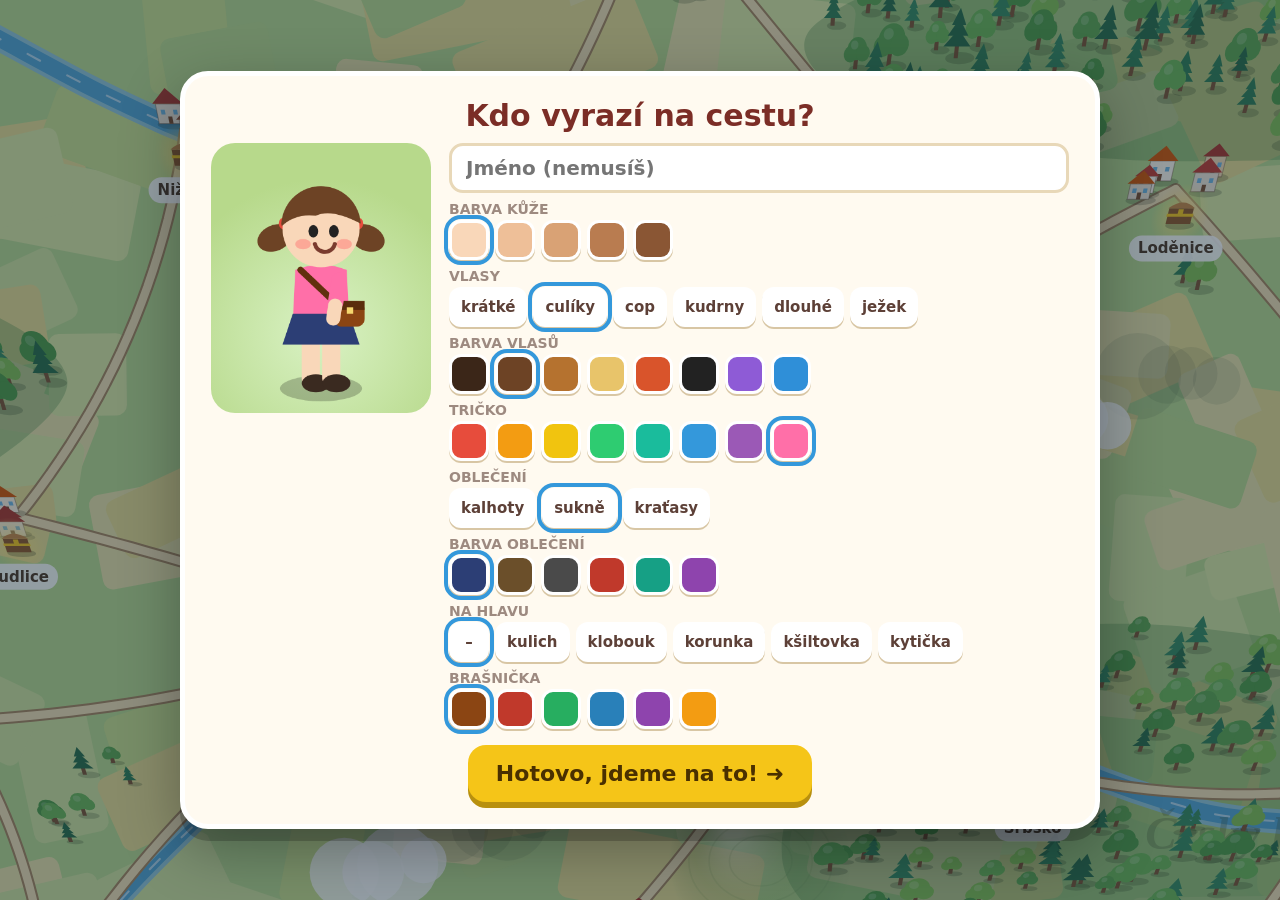
==== web/marketka/index.html @ a7b6af78 "Marketka: hra pro tablet na /marketka/ (hrad, klíče, truhličky, nálepky) Samostatná hra bez VR a bez" ====
<!doctype html>
<html lang="cs">
<head>
<meta charset="utf-8">
<meta name="viewport" content="width=device-width, initial-scale=1, maximum-scale=1, user-scalable=no, viewport-fit=cover">
<meta name="apple-mobile-web-app-capable" content="yes">
<meta name="mobile-web-app-capable" content="yes">
<meta name="apple-mobile-web-app-status-bar-style" content="black-translucent">
<meta name="theme-color" content="#5fb3c9">
<title>Marketka a zamčený hrad</title>
<link rel="manifest" href="manifest.json">
<link rel="icon" href="ikona.svg" type="image/svg+xml">
<link rel="apple-touch-icon" href="ikona.svg">
<link rel="stylesheet" href="styl.css">
</head>
<body>
<canvas id="mapa"></canvas>

<div id="hud" hidden>
  <button id="brasna" class="hud-tl" aria-label="Brašnička">
    <span class="brasna-ikona">👜</span><span id="klice" class="klice"></span>
  </button>
  <div id="hrad-stav" class="hud-tl pasivni"></div>
  <div class="hud-vpravo">
    <button id="tl-album" class="hud-tl" aria-label="Sbírka nálepek">📒 <span id="pocet-nalepek">0</span></button>
    <button id="tl-nastaveni" class="hud-tl kulate" aria-label="Pro rodiče">⚙️</button>
  </div>
</div>
<div id="bublina" hidden></div>

<div id="panel" class="panel-obal" hidden>
  <div class="panel">
    <button id="panel-zavrit" class="zavrit" aria-label="Zavřít">✕</button>
    <div id="panel-obsah"></div>
  </div>
</div>

<div id="nacitani" class="nacitani">Chystám mapu…</div>
<div id="konfety"></div>

<script type="module" src="hra.js"></script>
</body>
</html>
---- web/marketka/styl.css ----
:root {
  --papir: #fffaf0;
  --hneda: #5d4037;
  --zlata: #f5c518;
  --zelena: #2ecc71;
  --cervena: #e74c3c;
  --modra: #3498db;
  --stin: 0 6px 0 rgba(0,0,0,.18);
  color-scheme: light;
}
* { box-sizing: border-box; -webkit-tap-highlight-color: transparent; }
html, body { margin: 0; height: 100%; overflow: hidden; background: #5fb3c9; font-family: "Nunito", "Trebuchet MS", system-ui, sans-serif; color: var(--hneda); }
body { user-select: none; -webkit-user-select: none; touch-action: none; overscroll-behavior: none; }
#mapa { position: fixed; inset: 0; width: 100vw; height: 100vh; height: 100dvh; display: block; touch-action: none; }
button { font: inherit; color: inherit; cursor: pointer; }

/* ---------- HUD ---------- */
#hud { position: fixed; left: 0; right: 0; top: 0; display: flex; align-items: flex-start; gap: 10px; padding: max(10px, env(safe-area-inset-top)) max(12px, env(safe-area-inset-right)) 0 max(12px, env(safe-area-inset-left)); pointer-events: none; }
#hud[hidden] { display: none; }
.hud-tl { pointer-events: auto; border: 3px solid #fff; background: rgba(255,250,240,.95); border-radius: 18px; padding: 8px 14px; font-size: 22px; font-weight: 800; box-shadow: var(--stin); display: flex; align-items: center; gap: 6px; min-height: 56px; }
.hud-tl.pasivni { pointer-events: none; font-size: 18px; }
.hud-tl.kulate { width: 56px; justify-content: center; padding: 0; }
.hud-vpravo { margin-left: auto; display: flex; gap: 10px; }
.brasna-ikona { font-size: 30px; }
.klice { font-size: 22px; letter-spacing: -4px; }
.klice i { font-size: 15px; font-weight: 600; letter-spacing: 0; opacity: .6; }
.klice b { letter-spacing: 0; margin-left: 6px; }
#hrad-stav .zamky { font-size: 16px; letter-spacing: -2px; }

#bublina { position: fixed; left: 50%; bottom: max(18px, env(safe-area-inset-bottom)); transform: translateX(-50%); max-width: min(640px, 92vw); background: var(--papir); border: 3px solid #fff; border-radius: 22px; padding: 14px 22px; font-size: 20px; font-weight: 700; box-shadow: var(--stin); text-align: center; pointer-events: none; }
#bublina.ukaz { animation: vyjed .45s cubic-bezier(.2,1.6,.4,1); }
@keyframes vyjed { from { transform: translate(-50%, 40px); opacity: 0; } }

.nacitani { position: fixed; inset: 0; display: grid; place-items: center; font-size: 26px; font-weight: 800; color: #fff; background: #5fb3c9; }
.nacitani[hidden] { display: none; }

/* ---------- panel ---------- */
.panel-obal { position: fixed; inset: 0; background: rgba(20,40,60,.45); display: grid; place-items: center; padding: 12px; animation: zjev .2s; }
.panel-obal[hidden] { display: none; }
@keyframes zjev { from { opacity: 0; } }
.panel { position: relative; background: var(--papir); border-radius: 28px; border: 5px solid #fff; box-shadow: 0 12px 0 rgba(0,0,0,.2), 0 20px 60px rgba(0,0,0,.3); padding: 22px 26px; width: min(640px, 100%); max-height: calc(100dvh - 24px); overflow-y: auto; touch-action: pan-y; animation: vyskoc .35s cubic-bezier(.2,1.5,.4,1); }
.panel.siroky { width: min(920px, 100%); }
@keyframes vyskoc { from { transform: scale(.85); opacity: 0; } }
.zavrit { position: absolute; right: 10px; top: 10px; width: 48px; height: 48px; border-radius: 50%; border: none; background: #f0e2c8; font-size: 22px; font-weight: 900; z-index: 2; }
.zavrit[hidden] { display: none; }
.nadpis { font-size: 30px; font-weight: 900; text-align: center; margin: 0 40px 10px; color: #7b2d26; }
.pribeh { font-size: 20px; line-height: 1.45; text-align: center; margin: 8px 0; }
.pribeh p { margin: 6px 0; }
.pribeh.male { font-size: 17px; opacity: .85; }
.tlacitka { display: flex; flex-wrap: wrap; gap: 12px; justify-content: center; margin-top: 14px; }

.tl { border: none; border-radius: 18px; background: #fff; box-shadow: 0 5px 0 #d8c6a4; padding: 12px 18px; font-weight: 800; font-size: 20px; transition: transform .08s; touch-action: manipulation; }
.tl:active { transform: translateY(4px); box-shadow: 0 1px 0 #d8c6a4; }
.tl:disabled { opacity: .45; }
.tl.velke { display: block; margin: 16px auto 0; font-size: 22px; padding: 16px 28px; }
.tl.hlavni { background: var(--zlata); box-shadow: 0 6px 0 #b8900f; color: #4a3000; }
.tl.nebezpecne { background: #fdecea; box-shadow: 0 5px 0 #e0b4ae; color: #a93226; font-size: 17px; }
.tl.spravne { background: var(--zelena) !important; color: #fff; box-shadow: 0 5px 0 #1e8449; }
.tl.spatne { background: var(--cervena) !important; color: #fff; }
.zatres { animation: zatres .45s; }
@keyframes zatres { 20%, 60% { transform: translateX(-9px); } 40%, 80% { transform: translateX(9px); } }

/* ---------- editor postavičky ---------- */
.editor-radek { display: flex; gap: 18px; align-items: flex-start; }
.nahled { width: 220px; height: 270px; background: radial-gradient(circle at 50% 70%, #d9f2c4, #b7d98b 70%); border-radius: 24px; flex: none; }
.volby { flex: 1; display: flex; flex-direction: column; gap: 8px; }
.jmeno { font: inherit; font-size: 20px; font-weight: 700; padding: 10px 14px; border-radius: 14px; border: 3px solid #e8d8b8; background: #fff; color: var(--hneda); user-select: text; }
.volba .popis { font-size: 14px; font-weight: 800; text-transform: uppercase; opacity: .6; margin-bottom: 3px; }
.volba-moznosti { display: flex; flex-wrap: wrap; gap: 6px; }
.vzorek { min-width: 40px; height: 40px; border-radius: 12px; border: 3px solid #fff; box-shadow: 0 2px 0 #d8c6a4; background: #fff; font-size: 15px; font-weight: 700; padding: 0 9px; }
.vzorek.vybrany { outline: 4px solid var(--modra); outline-offset: 1px; }
@media (max-width: 700px) { .editor-radek { flex-direction: column; align-items: center; } .nahled { width: 160px; height: 196px; } }

/* ---------- hrad ---------- */
.hrad-svg { width: 100%; max-height: 46vh; display: block; margin: 0 auto; }
.hrad-svg .brana-svetlo { opacity: 0; transition: opacity 1s .5s; }
.hrad-svg .brana { transform-origin: 200px 270px; transition: transform 1.2s; }
.hrad-svg.brana-otevrena .brana { transform: scaleY(.04); }
.hrad-svg.brana-otevrena .brana-svetlo { opacity: 1; }
.hrad-svg .vlajky path { animation: vlaj 1.2s ease-in-out infinite alternate; transform-box: fill-box; transform-origin: left; }
@keyframes vlaj { to { transform: skewY(8deg) scaleX(.9); } }
.visak.cvak { animation: cvak .5s; transform-box: fill-box; }
@keyframes cvak { 40% { transform: scale(1.4); } }
.hrad-svg .visak { transition: transform .3s; }
.letici-klic { position: fixed; font-size: 40px; transform: translate(-50%, -50%); animation: klic-let .45s ease-in forwards; pointer-events: none; z-index: 20; }
@keyframes klic-let { from { transform: translate(-50%, 200px) rotate(-90deg) scale(1.6); opacity: 0; } to { transform: translate(-50%, -20%) rotate(0) scale(1); opacity: 1; } }

.darek { text-align: center; }
.krabice { font-size: 130px; cursor: pointer; animation: poskakuj 1s ease-in-out infinite; display: inline-block; }
.krabice.otevirani { animation: otevri .7s forwards; }
@keyframes poskakuj { 50% { transform: translateY(-12px) rotate(-4deg); } }
@keyframes otevri { 50% { transform: scale(1.3) rotate(10deg); } to { transform: scale(0); opacity: 0; } }

/* ---------- nálepky ---------- */
.nalepka { background: #fff; border-radius: 50%; aspect-ratio: 1; display: flex; flex-direction: column; align-items: center; justify-content: center; box-shadow: 0 0 0 4px #fff, 0 4px 10px rgba(0,0,0,.2); }
.nalepka span { font-size: 42px; line-height: 1; }
.nalepka small { font-size: 12px; font-weight: 800; margin-top: 2px; }
.nalepka.chybi { background: #eadfcb; box-shadow: inset 0 0 0 3px #d8c6a4; }
.nalepka.chybi span { color: #c5b391; font-weight: 900; font-size: 32px; }
.nalepka.zlata { background: radial-gradient(circle at 30% 30%, #fff7c2, #f5c518); box-shadow: 0 0 0 4px #fff3a0, 0 0 18px #f5c518; }
.nalepka.velka { width: 200px; margin: 10px auto; }
.nalepka.velka span { font-size: 110px; }
.odhaleni { animation: odhal .8s cubic-bezier(.2,1.6,.4,1); }
@keyframes odhal { from { transform: scale(0) rotate(-180deg); } }
.mriz-nalepek { display: grid; grid-template-columns: repeat(auto-fill, minmax(92px, 1fr)); gap: 16px; padding: 10px 6px; }

/* ---------- vesnice, truhla ---------- */
.truhla-scena { display: flex; justify-content: center; transition: all .3s; position: relative; }
.truhla-svg { width: 170px; height: auto; }
.truhla-scena.mala .truhla-svg { width: 80px; }
.truhla-svg.zavrena { animation: poskakuj 2.4s ease-in-out infinite; }
.vika-otevira { animation: vika .6s ease-out; transform-origin: 70px 62px; }
@keyframes vika { from { transform: scaleY(-.3) translateY(-30px); } }
.vyletujici-klic { position: absolute; left: 50%; top: 20px; font-size: 54px; animation: vyletni 1.4s ease-out forwards; }
@keyframes vyletni { 0% { transform: translate(-50%, 40px) scale(.3); opacity: 0; } 40% { transform: translate(-50%, -30px) scale(1.4) rotate(20deg); opacity: 1; } 100% { transform: translate(-50%, -10px) scale(1); } }
.kouzlo-nadpis { text-align: center; font-weight: 900; color: #8e44ad; font-size: 18px; letter-spacing: .5px; }
.reseni { background: #fff; border-radius: 16px; padding: 12px 16px; font-size: 21px; line-height: 1.5; text-align: center; margin: 10px 0; border: 3px dashed #f0d58c; }
.reseni b { color: #1e8449; }
.reseni-nadpis { font-size: 14px; text-transform: uppercase; font-weight: 800; opacity: .6; }

/* ---------- úlohy ---------- */
.uloha-hlava { display: flex; align-items: flex-start; gap: 10px; margin: 6px 0 10px; }
.uloha .pokyn, .pokyn { flex: 1; font-size: 18px; font-weight: 700; text-align: center; }
.srdce { font-size: 22px; white-space: nowrap; }
.veta { font-size: 28px; line-height: 1.7; text-align: center; background: #fff; border-radius: 18px; padding: 14px 18px; margin: 8px 0 14px; font-weight: 600; }
.zamek-otazka { font-size: 34px; }
.mezera { display: inline-block; min-width: 1.05em; border-bottom: 4px solid #c9b48a; text-align: center; color: transparent; transition: all .2s; line-height: 1.15; }
.mezera.aktivni { border-color: var(--modra); background: #e3f2fd; border-radius: 6px 6px 0 0; animation: blik 1s infinite; }
.mezera.hotovo { color: #1e8449; border-color: var(--zelena); font-weight: 900; }
@keyframes blik { 50% { background: #bbdefb; } }
.znacka { background: #fff3c4; border-radius: 8px; padding: 0 6px; box-shadow: inset 0 -4px 0 #f5c518; }
.znacka.aktivni { background: #ffe082; box-shadow: inset 0 -4px 0 #e67e22, 0 0 0 3px var(--modra); }
.znacka.hotovo { background: #d5f5e3; box-shadow: inset 0 -4px 0 var(--zelena); }
.znacka sup { font-size: 14px; color: #1e8449; font-weight: 900; margin-left: 2px; }
.svit { background: #fff3c4; border-radius: 8px; padding: 0 6px; box-shadow: inset 0 -4px 0 #f5c518; }
.moznosti { display: flex; flex-wrap: wrap; gap: 12px; justify-content: center; }
.moznosti.svisle { flex-direction: column; align-items: stretch; }
.moznost { min-width: 90px; min-height: 72px; font-size: 32px; }
.moznost.kulata { min-width: 96px; border-radius: 26px; }
.moznost.dlouha { font-size: 22px; min-height: 60px; }
.moznosti-pady .moznost { min-width: 104px; min-height: 76px; font-size: 22px; display: flex; flex-direction: column; align-items: center; justify-content: center; padding: 6px 10px; }
.moznosti-pady small { font-size: 13px; font-weight: 700; opacity: .7; }
.repro { display: block; margin: 0 auto 8px; background: #e8f4fd; box-shadow: 0 5px 0 #b3d7f2; }
.repro.male { display: inline-block; margin: 0 0 0 10px; padding: 6px 12px; }

.sloupec-obal { display: flex; flex-direction: column; align-items: center; }
.sloupec { display: grid; gap: 3px; background: #fff; padding: 12px 18px; border-radius: 16px; font-family: "Courier New", ui-monospace, monospace; background-image: linear-gradient(#e8f1fb 1px, transparent 1px), linear-gradient(90deg, #e8f1fb 1px, transparent 1px); background-size: 100% 46px, 46px 100%; }
.bunka { width: 42px; height: 46px; display: grid; place-items: center; font-size: 34px; font-weight: 800; }
.bunka.znak { color: #8e44ad; }
.bunka.cara { height: 4px; background: var(--hneda); border-radius: 2px; align-self: center; }
.bunka.vstup { border: 3px dashed #c9d8e8; border-radius: 10px; }
.bunka.vstup.aktivni { border: 3px solid var(--modra); background: #e3f2fd; animation: blik 1s infinite; }
.bunka.vstup.hotovo { border-color: transparent; color: #1e8449; }
.bunka.posun::after { content: "·"; color: #c9b48a; }
.napoveda-krok { min-height: 26px; font-weight: 700; margin: 6px 0; color: #7b5e57; }
.klavesnice { display: grid; grid-template-columns: repeat(3, 84px); gap: 10px; justify-content: center; margin-top: 8px; }
.klavesa { height: 64px; font-size: 30px; padding: 0; }
.klavesa.ok { background: var(--zelena); color: #fff; box-shadow: 0 5px 0 #1e8449; font-size: 24px; }
@media (min-width: 900px) and (min-aspect-ratio: 4/3) {
  .uloha-telo:has(> .sloupec-obal) { display: grid; grid-template-columns: 1fr auto; gap: 18px; align-items: center; }
  .uloha-telo:has(> .sloupec-obal) > .klavesnice { grid-row: 1 / span 4; grid-column: 2; }
}

.vyraz-velky { font-size: 36px; font-weight: 900; text-align: center; background: #fff; border-radius: 16px; padding: 12px; letter-spacing: 1px; }
.historie { text-align: center; font-size: 20px; margin: 6px 0; color: #1e8449; }
.otazka-kroku { font-size: 28px; text-align: center; font-weight: 800; margin: 10px 0; }
.pole-cisla { display: inline-block; min-width: 110px; border-bottom: 4px solid var(--modra); background: #e3f2fd; border-radius: 8px 8px 0 0; padding: 0 8px; }

.predloha { text-align: center; font-size: 26px; font-weight: 700; font-style: italic; margin: 6px 0; }
.cil-vety { min-height: 70px; background: #fff; border-radius: 16px; display: flex; flex-wrap: wrap; gap: 8px; padding: 12px; align-items: center; justify-content: center; border: 3px dashed #c9d8e8; margin: 10px 0 14px; }
.cil-vety .slovo { font-size: 26px; font-weight: 800; background: #d5f5e3; border-radius: 10px; padding: 4px 10px; animation: vyskoc .25s; }
.cil-vety .slovo.konec { background: none; padding: 0; }
.karticky { display: flex; flex-wrap: wrap; gap: 10px; justify-content: center; }
.karticka { font-size: 24px; min-height: 60px; background: #fff8e1; box-shadow: 0 5px 0 #e6c96b; }

/* ---------- rodiče ---------- */
.drzet { position: relative; overflow: hidden; }
.drzet .plneni { position: absolute; left: 0; top: 0; bottom: 0; width: 0; background: var(--zlata); }
.drzet.drzim .plneni { width: 100%; transition: width 2s linear; }
.drzet .txt { position: relative; }
.nast-radek { display: grid; grid-template-columns: 220px 1fr; gap: 14px; align-items: center; padding: 10px 0; border-bottom: 2px solid #f0e2c8; font-size: 17px; }
.nast-popis { font-weight: 800; }
.posuvnik { display: flex; align-items: center; gap: 12px; }
.posuvnik input { flex: 1; height: 36px; }
.posuvnik .hodnota { min-width: 70px; font-weight: 900; font-size: 20px; }
.temata { display: flex; flex-direction: column; gap: 6px; }
.temata label { display: flex; gap: 8px; align-items: center; }
.temata input, .nast-radek input[type=checkbox] { width: 26px; height: 26px; }
.nast-radek select { font: inherit; padding: 8px; border-radius: 10px; }
.statistika table { border-collapse: collapse; width: 100%; font-size: 15px; }
.statistika td, .statistika th { padding: 4px 8px; border-bottom: 1px solid #eadfcb; text-align: left; }
.posledni-chyby { margin-top: 10px; font-size: 14px; max-height: 220px; overflow-y: auto; user-select: text; }
.posledni-chyby ul { padding-left: 18px; margin: 4px 0; }
@media (max-width: 700px) { .nast-radek { grid-template-columns: 1fr; } }

/* ---------- konfety ---------- */
#konfety { position: fixed; inset: 0; pointer-events: none; overflow: hidden; z-index: 30; }
#konfety i { position: absolute; top: -20px; width: 10px; height: 16px; border-radius: 2px; animation: pad linear forwards; }
@keyframes pad { to { top: 105vh; margin-left: 60px; rotate: 720deg; } }

@media (max-height: 640px) {
  .panel { padding: 14px 18px; }
  .nadpis { font-size: 24px; margin-bottom: 4px; }
  .veta { font-size: 24px; padding: 10px; }
  .truhla-svg { width: 120px; }
  .klavesa { height: 54px; }
}
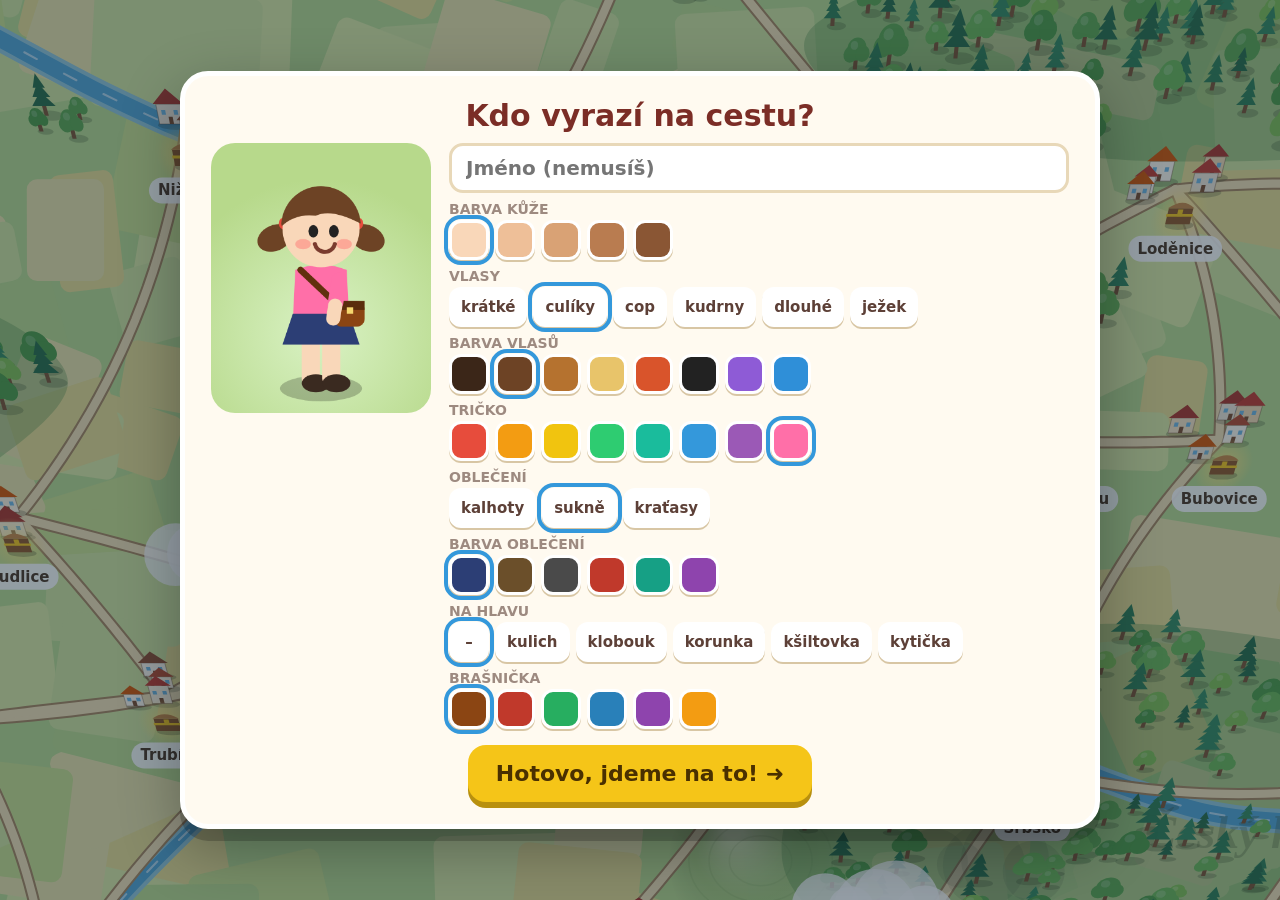
==== commit 8c324a5b: "Hra Marketka dostala jméno Cesta za klíči Co-Authored-By: Claude Opus 5.5 <noreply@anthropic.com> Cl" ====
--- a/web/marketka/index.html
+++ b/web/marketka/index.html
@@ -7,7 +7,7 @@
 <meta name="mobile-web-app-capable" content="yes">
 <meta name="apple-mobile-web-app-status-bar-style" content="black-translucent">
 <meta name="theme-color" content="#5fb3c9">
-<title>Marketka a zamčený hrad</title>
+<title>Cesta za klíči</title>
 <link rel="manifest" href="manifest.json">
 <link rel="icon" href="ikona.svg" type="image/svg+xml">
 <link rel="apple-touch-icon" href="ikona.svg">
--- a/web/marketka/styl.css
+++ b/web/marketka/styl.css
@@ -205,3 +205,7 @@
   .truhla-svg { width: 120px; }
   .klavesa { height: 54px; }
 }
+
+.pulklic { position: relative; opacity: .55; letter-spacing: 0; margin-left: 4px; }
+.pulklic small { position: absolute; right: -10px; bottom: -6px; font-size: 11px; font-weight: 900; background: var(--zlata); color: #4a3000; border-radius: 8px; padding: 0 4px; opacity: 1; }
+.vyletujici-klic.kousek { clip-path: inset(0 50% 0 0); }
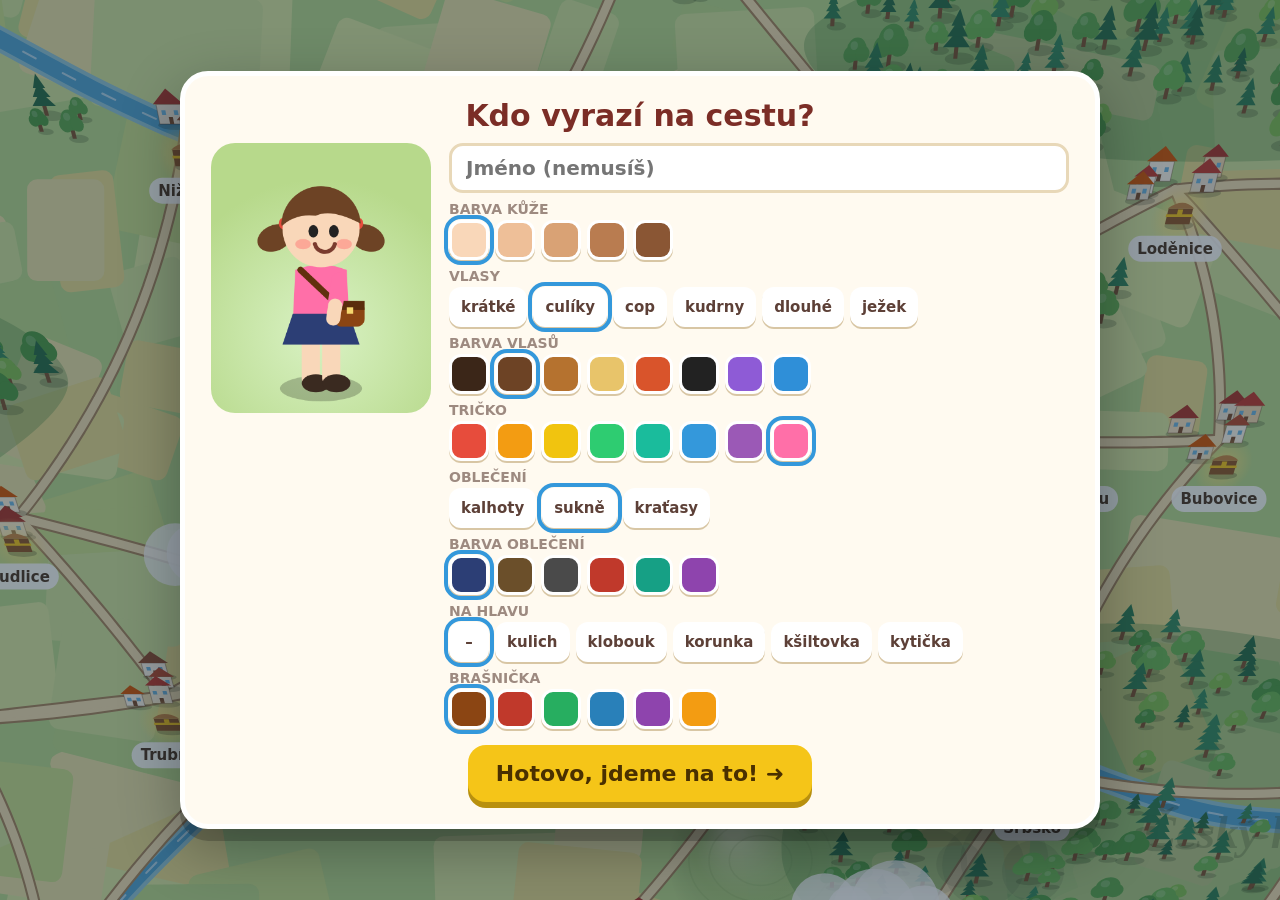
==== commit f152f37b: "Hra se jmenuje Strážci klíčů Co-Authored-By: Claude Opus 5.5 <noreply@anthropic.com> Claude-Session:" ====
--- a/web/marketka/index.html
+++ b/web/marketka/index.html
@@ -7,7 +7,7 @@
 <meta name="mobile-web-app-capable" content="yes">
 <meta name="apple-mobile-web-app-status-bar-style" content="black-translucent">
 <meta name="theme-color" content="#5fb3c9">
-<title>Cesta za klíči</title>
+<title>Strážci klíčů</title>
 <link rel="manifest" href="manifest.json">
 <link rel="icon" href="ikona.svg" type="image/svg+xml">
 <link rel="apple-touch-icon" href="ikona.svg">
